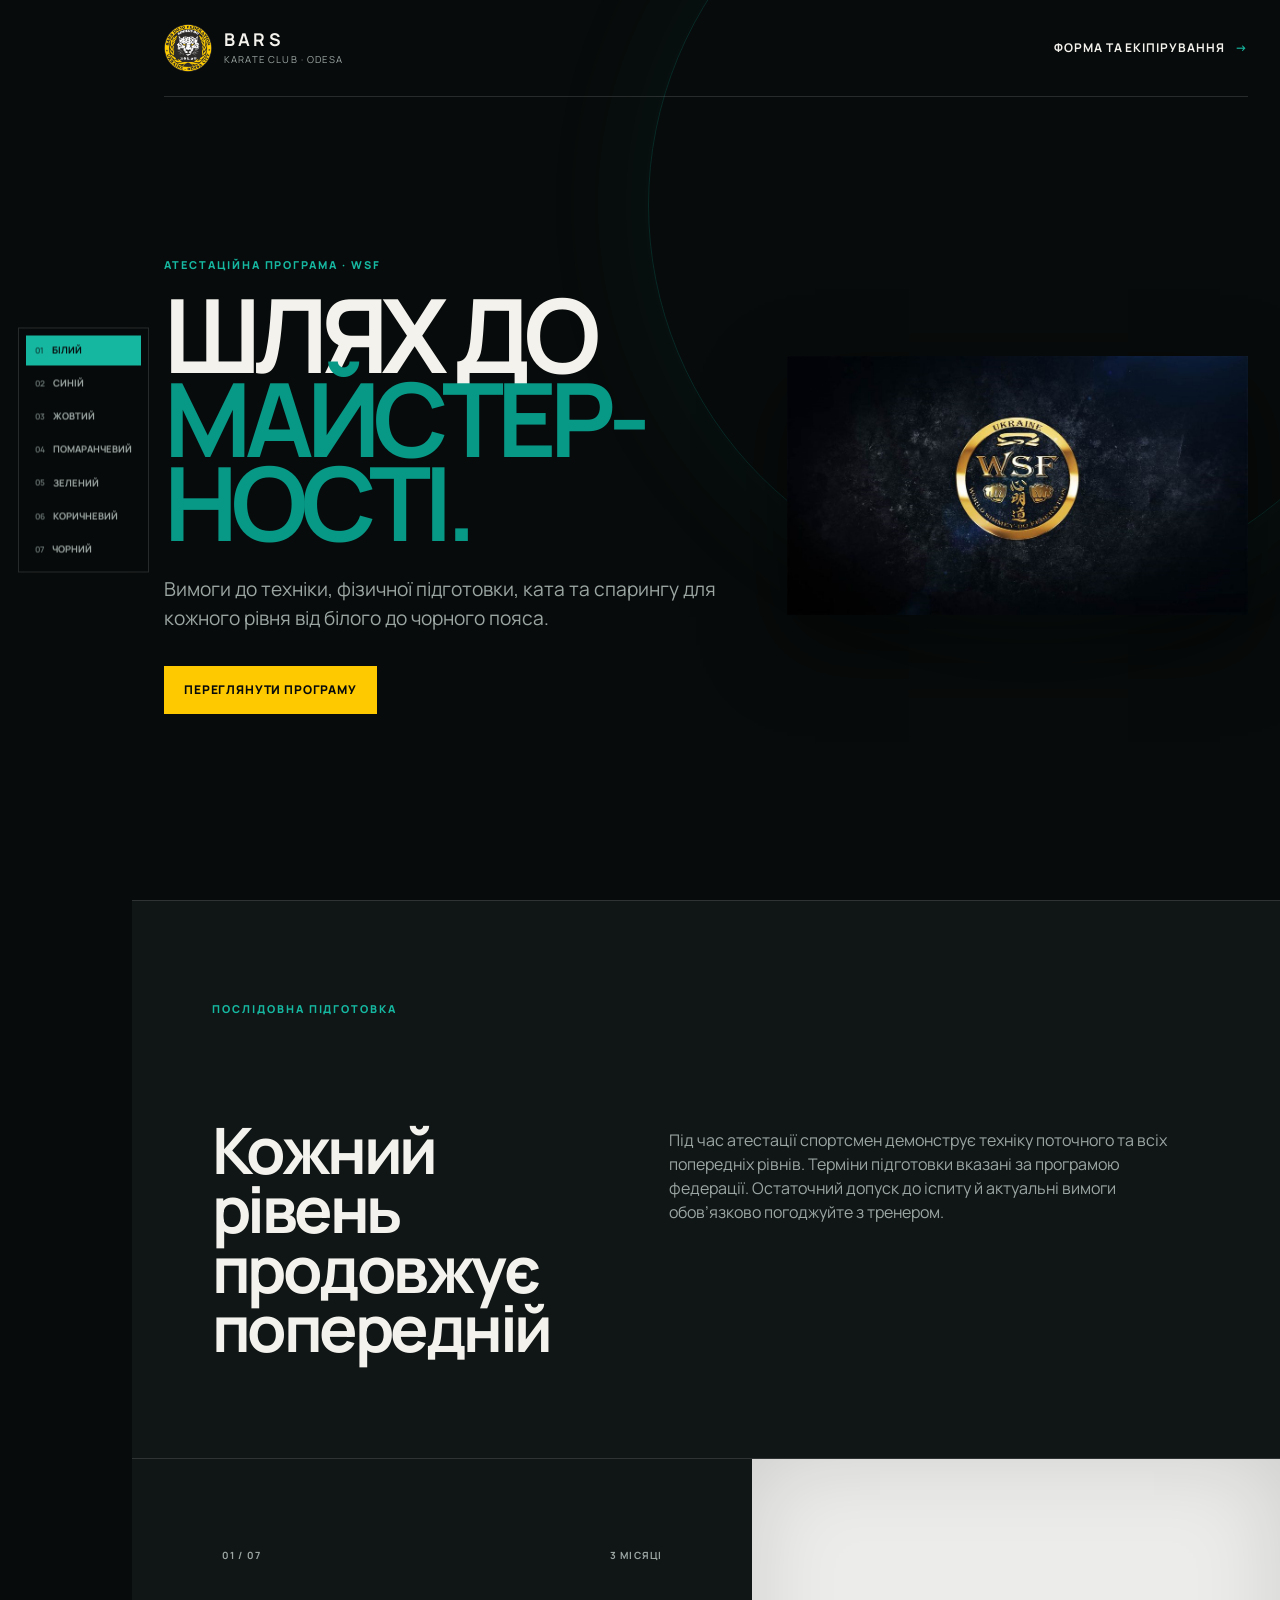
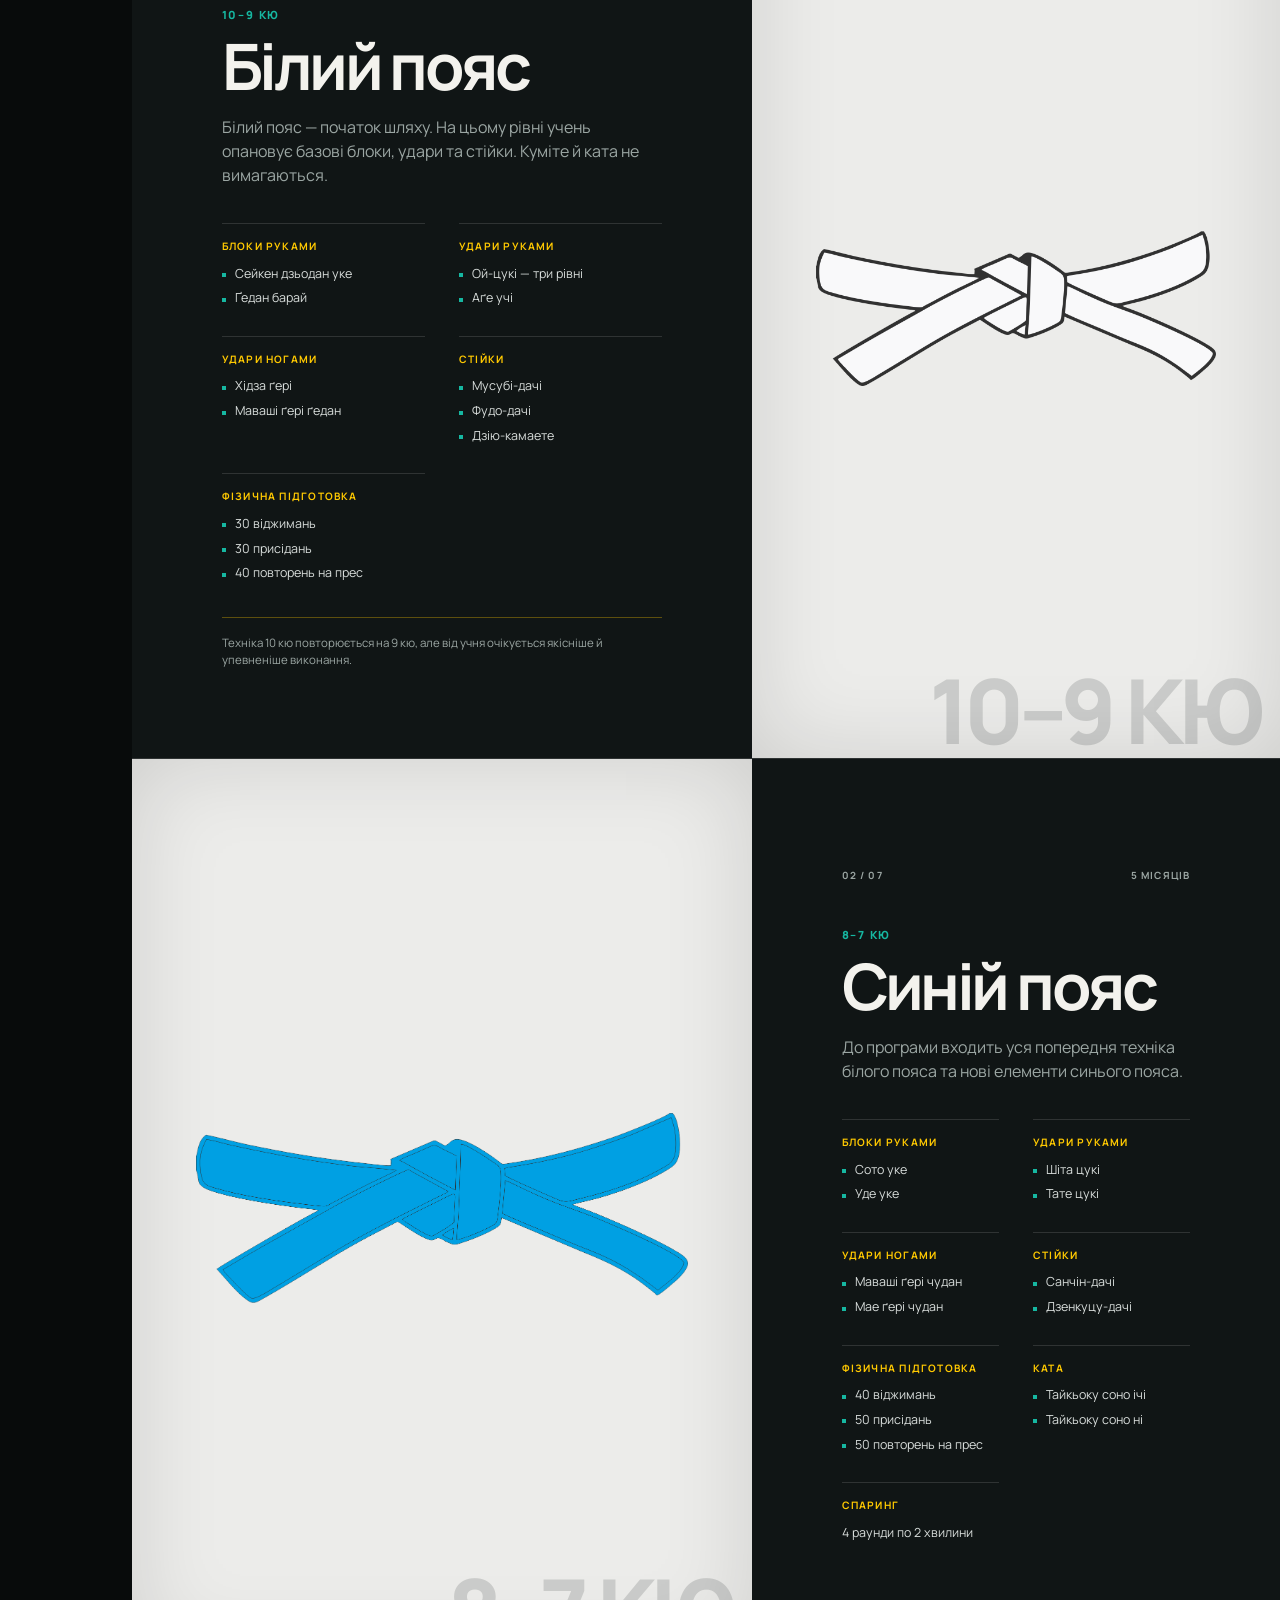
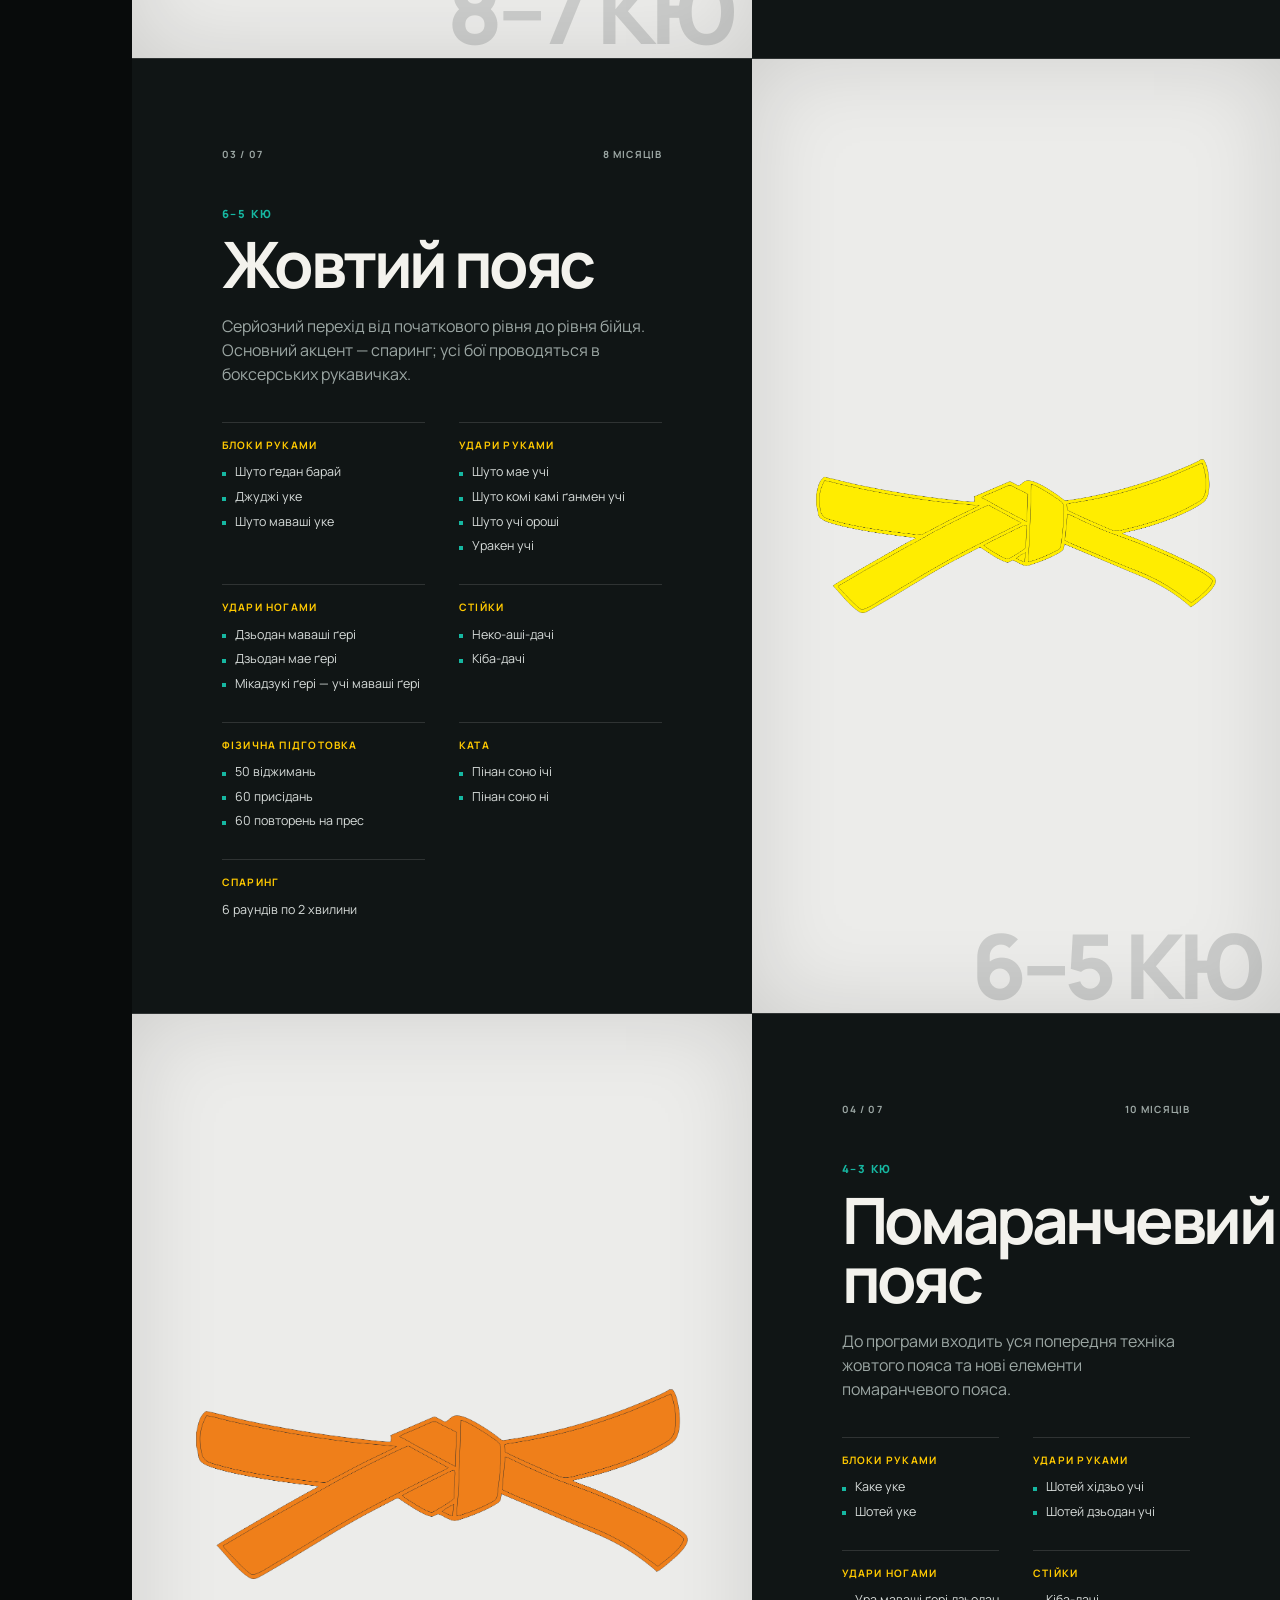
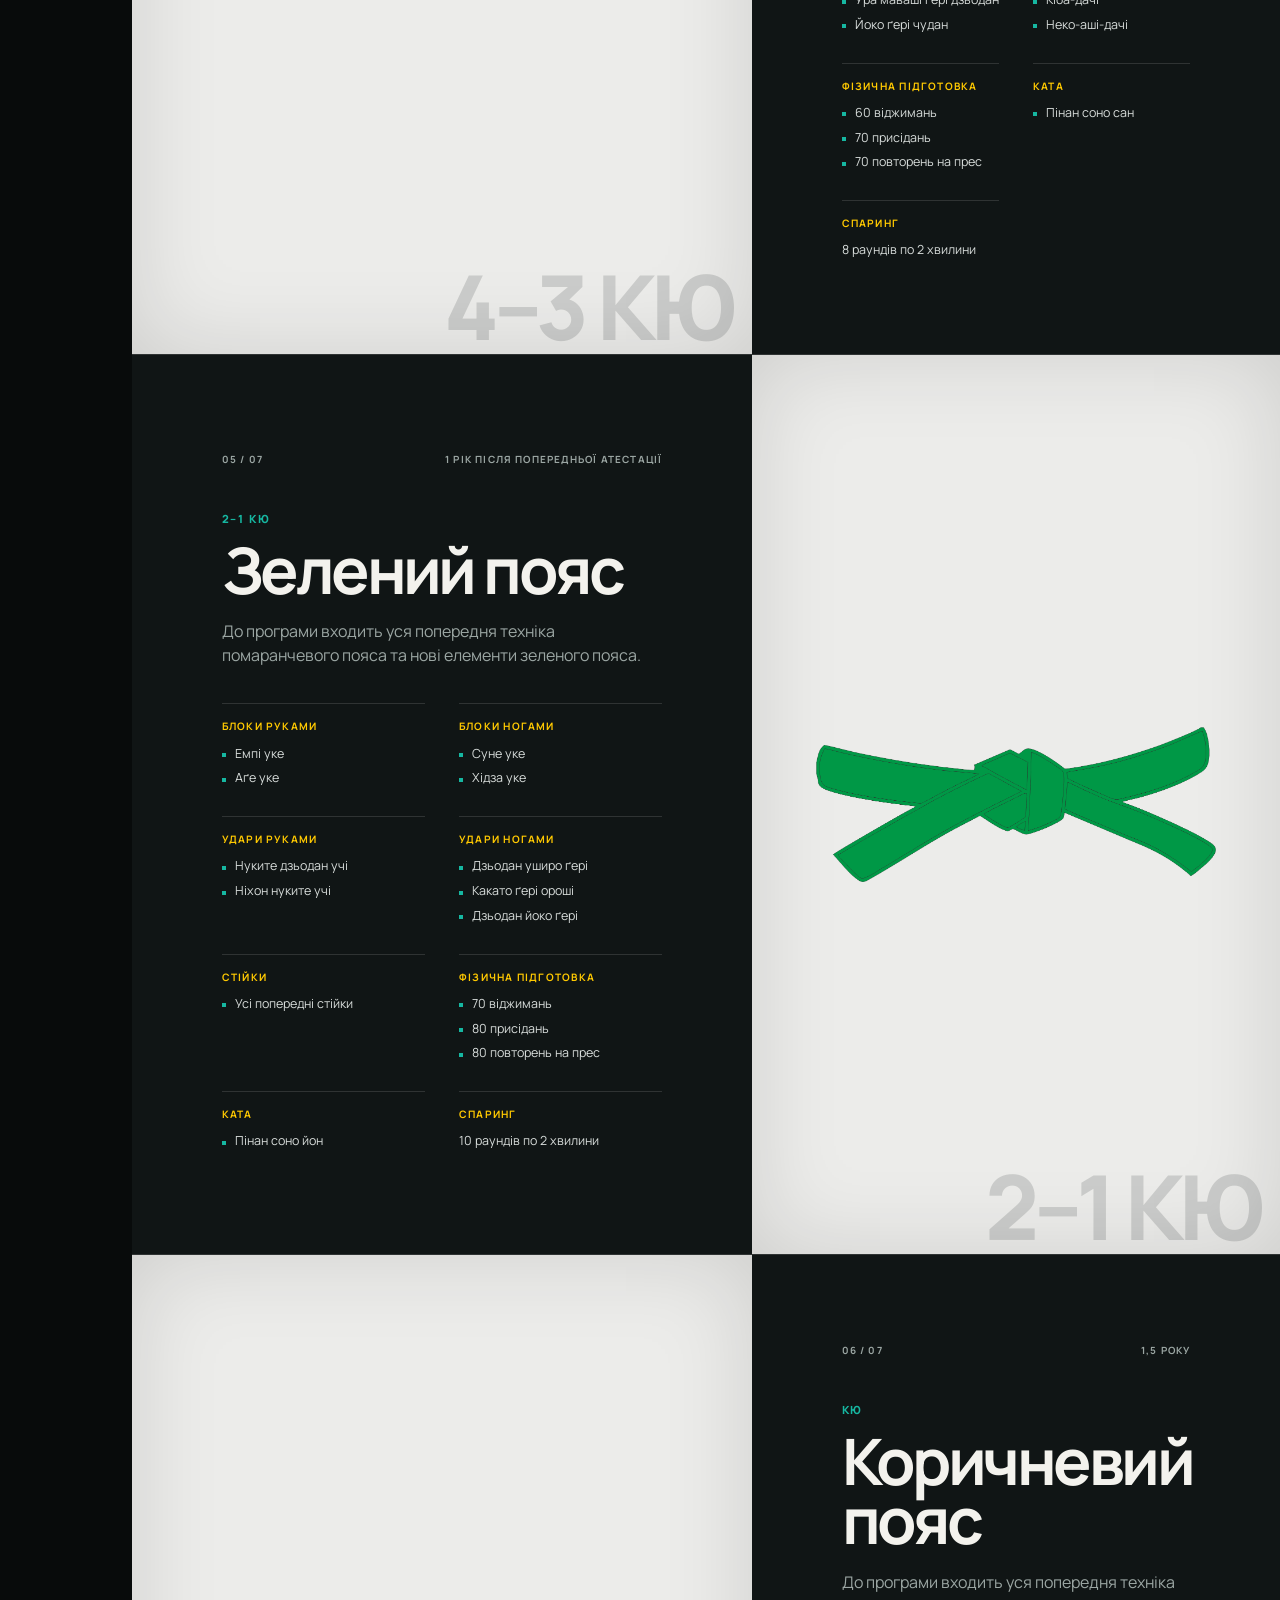
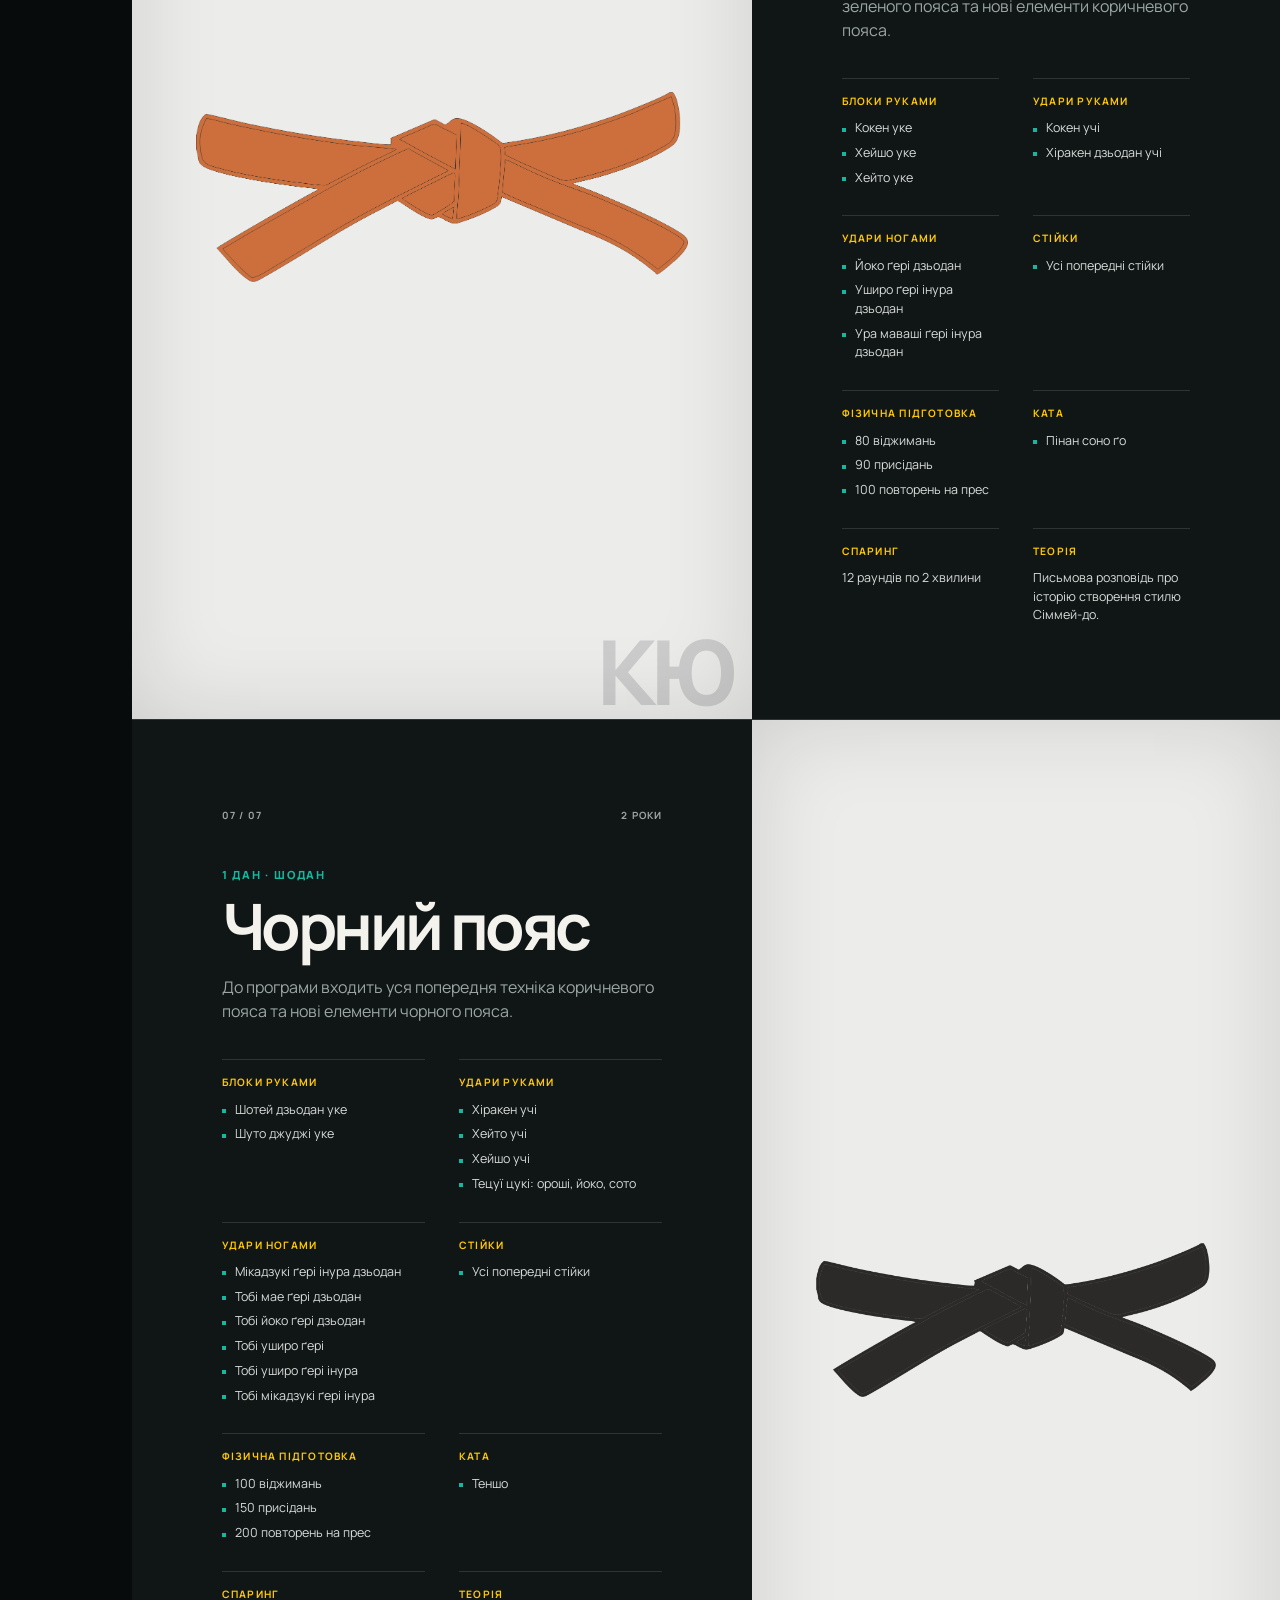
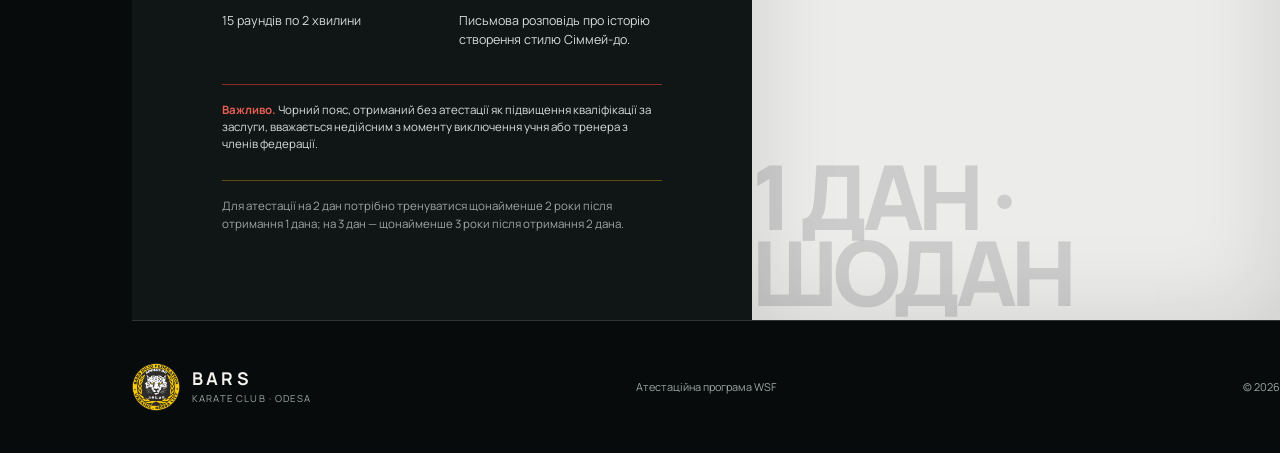
==== attestation.html @ c0940736 "Додати сторінку атестаційної програми" ====
<!doctype html>
<html lang="uk">
<head>
  <meta charset="UTF-8">
  <meta name="viewport" content="width=device-width, initial-scale=1.0">
  <meta name="description" content="Атестаційна програма карате-клубу BARS за рівнями кю та дан">
  <title>Атестація — BARS Karate Club</title>
  <link rel="preconnect" href="https://fonts.googleapis.com">
  <link rel="preconnect" href="https://fonts.gstatic.com" crossorigin>
  <link href="https://fonts.googleapis.com/css2?family=Manrope:wght@400;500;600;700;800&display=swap" rel="stylesheet">
  <link rel="stylesheet" href="styles.css">
  <link rel="stylesheet" href="attestation.css">
</head>
<body class="attestation-page">
  <header class="site-header">
    <a class="brand" href="index.html" aria-label="BARS — перейти до каталогу"><img src="assets/bars-emblem.jpg" alt="Емблема BARS Dojo Federation Ukraine Odesa Club"><span><strong>BARS</strong><small>Karate Club · Odesa</small></span></a>
    <nav class="header-nav" aria-label="Головна навігація"><a class="header-link" href="index.html">Форма та екіпірування <span aria-hidden="true">→</span></a></nav>
  </header>

  <nav class="attestation-navigation" aria-label="Навігація за поясами"><div class="attestation-navigation-track" id="attestation-nav"></div></nav>

  <main>
    <section class="attestation-hero">
      <div class="attestation-hero-copy"><p class="eyebrow">Атестаційна програма · WSF</p><h1>Шлях до<br><em>майстер&shy;ності.</em></h1><p>Вимоги до техніки, фізичної підготовки, ката та спарингу для кожного рівня від білого до чорного пояса.</p><a class="primary-button" href="#white">Переглянути програму</a></div>
      <figure class="wsf-visual"><img src="assets/attestation/wsf-emblem.png" alt="Емблема World Simmey-do Federation Ukraine"></figure>
    </section>

    <section class="attestation-intro" aria-label="Як користуватися програмою">
      <p class="eyebrow">Послідовна підготовка</p>
      <h2>Кожний рівень продовжує попередній</h2>
      <p>Під час атестації спортсмен демонструє техніку поточного та всіх попередніх рівнів. Терміни підготовки вказані за програмою федерації. Остаточний допуск до іспиту й актуальні вимоги обов’язково погоджуйте з тренером.</p>
    </section>

    <section class="attestation-levels" id="attestation-levels" aria-label="Вимоги за рівнями атестації"></section>
  </main>

  <footer><div class="brand footer-brand"><img src="assets/bars-emblem.jpg" alt=""><span><strong>BARS</strong><small>Karate Club · Odesa</small></span></div><p>Атестаційна програма WSF</p><p>© <span id="year"></span></p></footer>
  <script src="attestation-data.js"></script>
  <script src="attestation.js"></script>
</body>
</html>
---- styles.css ----
:root { --black:#080b0b; --charcoal:#101515; --teal:#079886; --teal-bright:#16b7a1; --yellow:#ffc900; --white:#f3f2ed; --muted:#9ba6a3; --line:rgba(255,255,255,.13); }
* { box-sizing:border-box; }
html { scroll-behavior:smooth; }
body { margin:0; color:var(--white); background:var(--black); font-family:"Manrope",system-ui,sans-serif; line-height:1.5; }
img { display:block; max-width:100%; }
a { color:inherit; }
.site-header { position:absolute; z-index:10; top:0; left:50%; display:flex; width:min(100% - 64px,1320px); padding:24px 0; align-items:center; justify-content:space-between; transform:translateX(-50%); border-bottom:1px solid var(--line); }
.brand { display:flex; gap:12px; align-items:center; color:var(--white); text-decoration:none; }
.brand img { width:48px; height:48px; object-fit:cover; border-radius:50%; }
.brand strong,.brand small { display:block; line-height:1; }
.brand strong { font-size:1.1rem; letter-spacing:.18em; }
.brand small { margin-top:6px; color:var(--muted); font-size:.6rem; letter-spacing:.12em; text-transform:uppercase; }
.header-link { display:inline-flex; min-height:44px; align-items:center; color:var(--white); font-size:.75rem; font-weight:700; letter-spacing:.08em; text-decoration:none; text-transform:uppercase; }
.header-link span { margin-left:10px; color:var(--teal-bright); }
.header-nav { display:flex; gap:24px; align-items:center; }
.header-link:hover,.header-link:focus-visible { color:var(--teal-bright); }
.hero { position:relative; display:grid; grid-template-columns:1fr .9fr; min-height:100svh; padding:145px max(32px,calc((100vw - 1320px)/2)) 70px; align-items:center; overflow:hidden; }
.hero::before { content:""; position:absolute; top:-25%; right:-12%; width:58vw; height:58vw; border:1px solid rgba(7,152,134,.2); border-radius:50%; box-shadow:0 0 120px rgba(7,152,134,.08); }
.hero-copy { position:relative; z-index:2; }
.eyebrow,.product-label { margin:0 0 20px; color:var(--teal-bright); font-size:.68rem; font-weight:800; letter-spacing:.18em; text-transform:uppercase; }
h1,h2,p { margin-top:0; }
h1 { margin-bottom:30px; font-size:clamp(4.1rem,8vw,8rem); line-height:.82; letter-spacing:-.07em; text-transform:uppercase; }
h1 em { color:var(--teal); font-style:normal; }
.hero-copy>p:not(.eyebrow) { max-width:510px; margin-bottom:34px; color:var(--muted); font-size:clamp(1rem,1.7vw,1.2rem); }
.primary-button { display:inline-block; padding:15px 20px; color:var(--black); background:var(--yellow); font-size:.75rem; font-weight:800; letter-spacing:.07em; text-decoration:none; text-transform:uppercase; }
.hero-emblem { position:relative; z-index:1; display:grid; place-items:center; }
.hero-emblem img { position:relative; width:min(520px,42vw); aspect-ratio:1; object-fit:cover; border-radius:50%; filter:drop-shadow(0 32px 45px rgba(0,0,0,.55)); }
.emblem-glow { position:absolute; width:75%; aspect-ratio:1; background:var(--teal); border-radius:50%; filter:blur(90px); opacity:.22; }
.hero-side { position:absolute; right:22px; bottom:60px; margin:0; color:var(--muted); font-size:.56rem; letter-spacing:.28em; writing-mode:vertical-rl; }
.collection { background:var(--charcoal); }
.product-section { display:grid; grid-template-columns:1fr 1fr; min-height:100svh; border-top:1px solid var(--line); }
.product-info { display:flex; max-width:660px; min-height:100%; padding:100px 8vw; flex-direction:column; justify-content:center; }
.image-left .product-info { order:2; }
.product-number { margin-bottom:56px; color:var(--muted); font-size:.66rem; letter-spacing:.15em; }
.product-label { margin-bottom:14px; }
h2 { max-width:580px; margin-bottom:24px; font-size:clamp(3rem,5.4vw,6rem); line-height:.93; letter-spacing:-.055em; }
.product-description { max-width:520px; margin-bottom:30px; color:var(--muted); font-size:.9rem; }
.variant-control { display:inline-flex; width:fit-content; margin-bottom:24px; padding:4px; background:#0b100f; border:1px solid var(--line); }
.variant-button { min-width:112px; padding:10px 15px; color:var(--muted); background:transparent; border:0; cursor:pointer; font:inherit; font-size:.7rem; font-weight:700; }
.variant-button.active { color:var(--black); background:var(--teal-bright); }
.sizes-panel { margin-bottom:32px; }
.size-group+.size-group { margin-top:16px; }
.size-group p { margin-bottom:8px; color:var(--white); font-size:.68rem; font-weight:700; }
.size-list { display:flex; flex-wrap:wrap; gap:7px; }
.size-list span { display:grid; min-width:38px; height:34px; padding:0 7px; place-items:center; border:1px solid var(--line); color:#dbe1df; font-size:.66rem; }
.sizes-panel small { display:block; margin-top:10px; color:#64716e; font-size:.6rem; }
.price-row { display:flex; max-width:520px; padding-top:22px; align-items:end; justify-content:space-between; border-top:1px solid var(--line); }
.price-row span { color:var(--muted); font-size:.64rem; letter-spacing:.14em; text-transform:uppercase; }
.price-row strong { color:var(--yellow); font-size:clamp(1.5rem,2.4vw,2.1rem); }
.price-options { display:flex; gap:24px; align-items:end; justify-content:flex-end; }
.price-row .price-option { display:flex; flex-direction:column; align-items:flex-end; letter-spacing:normal; text-transform:none; }
.price-option small { margin-bottom:2px; color:var(--muted); font-size:.58rem; letter-spacing:.04em; white-space:nowrap; }
.price-option strong { white-space:nowrap; }
.product-visual { position:relative; min-height:100%; margin:0; overflow:hidden; background:#e8e9e6; }
.image-left .product-visual { order:1; }
.product-visual::after { content:""; position:absolute; inset:0; box-shadow:inset 0 0 80px rgba(0,0,0,.16); pointer-events:none; }
.product-visual img { width:100%; height:100%; min-height:100svh; object-fit:contain; }
#shorts .product-visual img,#bag .product-visual img { object-fit:contain; }
.product-visual>span { position:absolute; right:24px; bottom:6px; color:rgba(8,11,11,.09); font-size:clamp(8rem,18vw,18rem); font-weight:800; line-height:1; }
footer { display:grid; grid-template-columns:1fr auto 1fr; max-width:1320px; margin:0 auto; padding:42px 0; align-items:center; color:var(--muted); font-size:.68rem; }
footer p { margin:0; }
footer p:last-child { text-align:right; }
@media (max-width:850px) {
  .site-header { width:calc(100% - 40px); }
  .hero { grid-template-columns:1fr; padding:130px 20px 70px; }
  .hero-copy { padding-bottom:0; }
  .hero-emblem { display:none; }
  .hero-side { display:none; }
  .product-section { grid-template-columns:1fr; min-height:auto; }
  .product-info,.image-left .product-info { order:1; max-width:none; min-height:auto; padding:78px 24px 62px; }
  .product-visual,.image-left .product-visual { order:2; min-height:44svh; }
  .product-visual img { min-height:44svh; }
  #tracksuit .product-visual,#tracksuit .product-visual img { min-height:62svh; }
  .product-number { margin-bottom:38px; }
  footer { grid-template-columns:1fr 1fr; margin:0 20px; }
  footer>p:nth-child(2) { display:none; }
}
@media (max-width:520px) {
  .brand img { width:42px; height:42px; }
  .header-nav { gap:12px; }
  .header-link { font-size:.58rem; }
  .header-link span { display:none; }
  h1 { font-size:clamp(3.7rem,18vw,5.4rem); }
  h2 { font-size:clamp(2.8rem,14vw,4.2rem); }
  .variant-control { width:100%; }
  .variant-button { min-width:0; flex:1; }
  .price-row { align-items:flex-start; }
  .price-options { gap:12px; }
  .price-option strong { font-size:1.25rem; }
  .product-visual,.product-visual img { min-height:38svh; }
  #tracksuit .product-visual,#tracksuit .product-visual img { min-height:52svh; }
}
@media (prefers-reduced-motion:reduce) { html { scroll-behavior:auto; } }
---- attestation.css ----
.attestation-page { overflow-x:hidden; background:var(--black); }
.attestation-page .site-header { position:absolute; }
.attestation-hero { position:relative; display:grid; grid-template-columns:1.15fr .85fr; min-height:100svh; padding:145px max(32px,calc((100vw - 1320px)/2)) 74px; align-items:center; overflow:hidden; }
.attestation-hero>* { min-width:0; }
.attestation-hero::before { content:""; position:absolute; top:-20%; right:-12%; width:60vw; aspect-ratio:1; border:1px solid rgba(7,152,134,.22); border-radius:50%; box-shadow:0 0 120px rgba(7,152,134,.08); }
.attestation-hero-copy { position:relative; z-index:2; }
.attestation-hero h1 { max-width:900px; }
.attestation-hero h1 em { color:var(--teal); font-style:normal; }
.attestation-hero-copy>p:not(.eyebrow) { max-width:620px; margin-bottom:34px; color:var(--muted); font-size:clamp(1rem,1.8vw,1.2rem); }
.wsf-visual { position:relative; z-index:1; margin:0; }
.wsf-visual img { width:min(600px,48vw); aspect-ratio:16/9; object-fit:cover; box-shadow:0 30px 80px rgba(0,0,0,.45); }
.attestation-intro { display:grid; grid-template-columns:.8fr 1.2fr; gap:8vw; padding:100px max(32px,calc((100vw - 1120px)/2)); background:var(--charcoal); border-block:1px solid var(--line); }
.attestation-intro .eyebrow { grid-column:1/-1; margin-bottom:0; }
.attestation-intro h2 { margin:0; font-size:clamp(2.7rem,5vw,5.2rem); }
.attestation-intro>p:last-child { max-width:640px; margin:8px 0 0; color:var(--muted); }
.grade-section { display:grid; grid-template-columns:1.08fr .92fr; min-height:100svh; border-bottom:1px solid var(--line); background:var(--charcoal); scroll-margin-top:24px; }
.grade-copy { display:flex; min-width:0; padding:88px 7vw; flex-direction:column; justify-content:center; }
.grade-meta { display:flex; margin-bottom:44px; justify-content:space-between; color:var(--muted); font-size:.62rem; font-weight:700; letter-spacing:.12em; text-transform:uppercase; }
.grade-label { margin:0 0 12px; color:var(--teal-bright); font-size:.7rem; font-weight:800; letter-spacing:.16em; text-transform:uppercase; }
.grade-copy h2 { margin-bottom:20px; font-size:clamp(3rem,5vw,5.8rem); }
.grade-intro { max-width:700px; margin-bottom:36px; color:var(--muted); }
.technique-grid { display:grid; grid-template-columns:repeat(2,minmax(0,1fr)); gap:22px 34px; }
.technique-group { padding-top:15px; border-top:1px solid var(--line); }
.technique-group h3 { margin:0 0 10px; color:var(--yellow); font-size:.64rem; letter-spacing:.12em; text-transform:uppercase; }
.technique-group ul { margin:0; padding:0; list-style:none; }
.technique-group li,.technique-group p { position:relative; margin:0 0 6px; color:#d8dddb; font-size:.78rem; }
.technique-group li { padding-left:13px; }
.technique-group li::before { content:""; position:absolute; top:.68em; left:0; width:4px; height:4px; background:var(--teal-bright); }
.grade-note { margin:28px 0 0; padding:16px 0 0; color:var(--muted); border-top:1px solid rgba(255,201,0,.32); font-size:.72rem; }
.grade-warning { margin:28px 0 0; padding:16px 0 0; color:#d8dddb; border-top:1px solid rgba(193,53,43,.7); font-size:.72rem; }
.grade-warning strong { color:#e65d52; }
.belt-visual { position:relative; display:grid; min-width:0; min-height:100%; margin:0; padding:8vw 5vw; place-items:center; overflow:hidden; background:#ececea; }
.belt-left .belt-visual { order:-1; }
.belt-visual::after { content:""; position:absolute; inset:0; box-shadow:inset 0 0 90px rgba(0,0,0,.13); pointer-events:none; }
.belt-visual img { position:relative; z-index:1; width:100%; object-fit:contain; }
.belt-visual figcaption { position:absolute; right:20px; bottom:10px; color:rgba(8,11,11,.14); font-size:clamp(3.4rem,7vw,8rem); font-weight:800; letter-spacing:-.06em; line-height:.85; text-transform:uppercase; }
.attestation-navigation { position:fixed; z-index:30; top:50%; left:18px; padding:7px; overflow:hidden; background:rgba(8,11,11,.86); border:1px solid var(--line); backdrop-filter:blur(14px); transform:translateY(-50%); }
.attestation-navigation-track { display:flex; flex-direction:column; gap:3px; }
.attestation-navigation a { display:flex; min-width:104px; padding:8px 9px; gap:8px; align-items:center; color:var(--muted); font-size:.59rem; font-weight:700; text-decoration:none; text-transform:uppercase; }
.attestation-navigation a span { color:#65716f; font-size:.52rem; }
.attestation-navigation a[aria-current] { color:var(--black); background:var(--teal-bright); }
.attestation-navigation a[aria-current] span { color:rgba(8,11,11,.6); }
.attestation-navigation a:focus-visible { outline:2px solid var(--yellow); outline-offset:2px; }

@media (max-width:1750px) and (min-width:851px) {
  .attestation-page main,.attestation-page footer { margin-left:132px; }
  .attestation-page .site-header { left:calc(50% + 66px); width:min(calc(100% - 196px),1320px); }
}
@media (max-width:850px) {
  .attestation-page { padding-bottom:calc(74px + env(safe-area-inset-bottom)); }
  .attestation-hero { grid-template-columns:1fr; min-height:auto; padding:150px 20px 70px; }
  .wsf-visual { margin-top:54px; }
  .wsf-visual img { width:100%; }
  .attestation-intro { grid-template-columns:1fr; gap:22px; padding:72px 24px; }
  .attestation-intro .eyebrow { grid-column:auto; }
  .grade-section { grid-template-columns:1fr; min-height:auto; }
  .grade-copy { padding:70px 24px 58px; }
  .belt-visual,.belt-left .belt-visual { order:-1; min-height:38svh; padding:52px 24px; }
  .belt-visual figcaption { font-size:clamp(3rem,15vw,5.5rem); }
  .attestation-navigation { top:auto; right:12px; bottom:calc(12px + env(safe-area-inset-bottom)); left:12px; width:auto; max-width:650px; margin-inline:auto; transform:none; }
  .attestation-navigation-track { width:100%; flex-direction:row; overflow-x:auto; scrollbar-width:none; }
  .attestation-navigation-track::-webkit-scrollbar { display:none; }
  .attestation-navigation a { min-width:max-content; flex:1 0 auto; justify-content:center; padding:10px 12px; }
  .attestation-page footer { padding-bottom:32px; }
}
@media (max-width:520px) {
  .attestation-page .header-link { max-width:102px; text-align:right; }
  .attestation-hero h1 { font-size:clamp(3.5rem,17vw,5rem); }
  .technique-grid { grid-template-columns:1fr; gap:20px; }
  .grade-meta { margin-bottom:32px; }
  .grade-copy h2 { font-size:clamp(2.8rem,13vw,4rem); }
}
@media (prefers-reduced-motion:reduce) { .attestation-navigation a { transition:none; } }
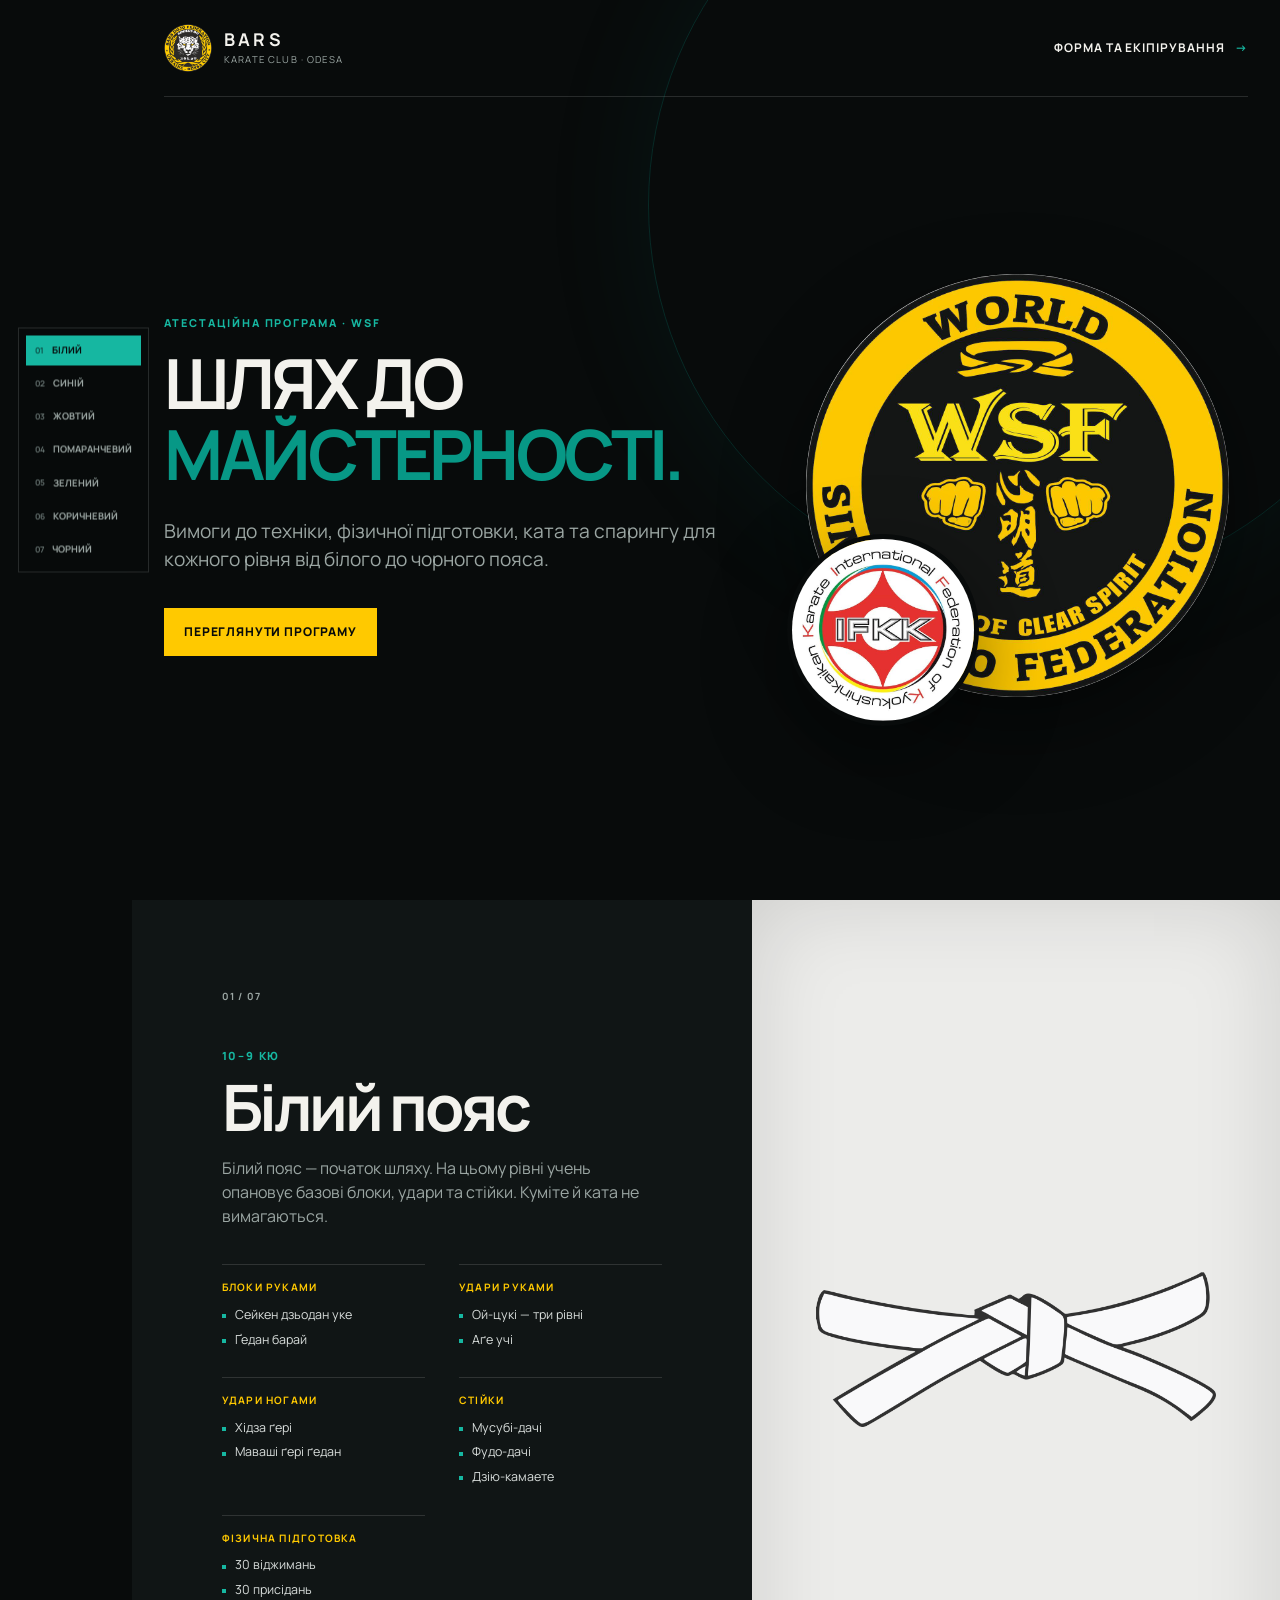
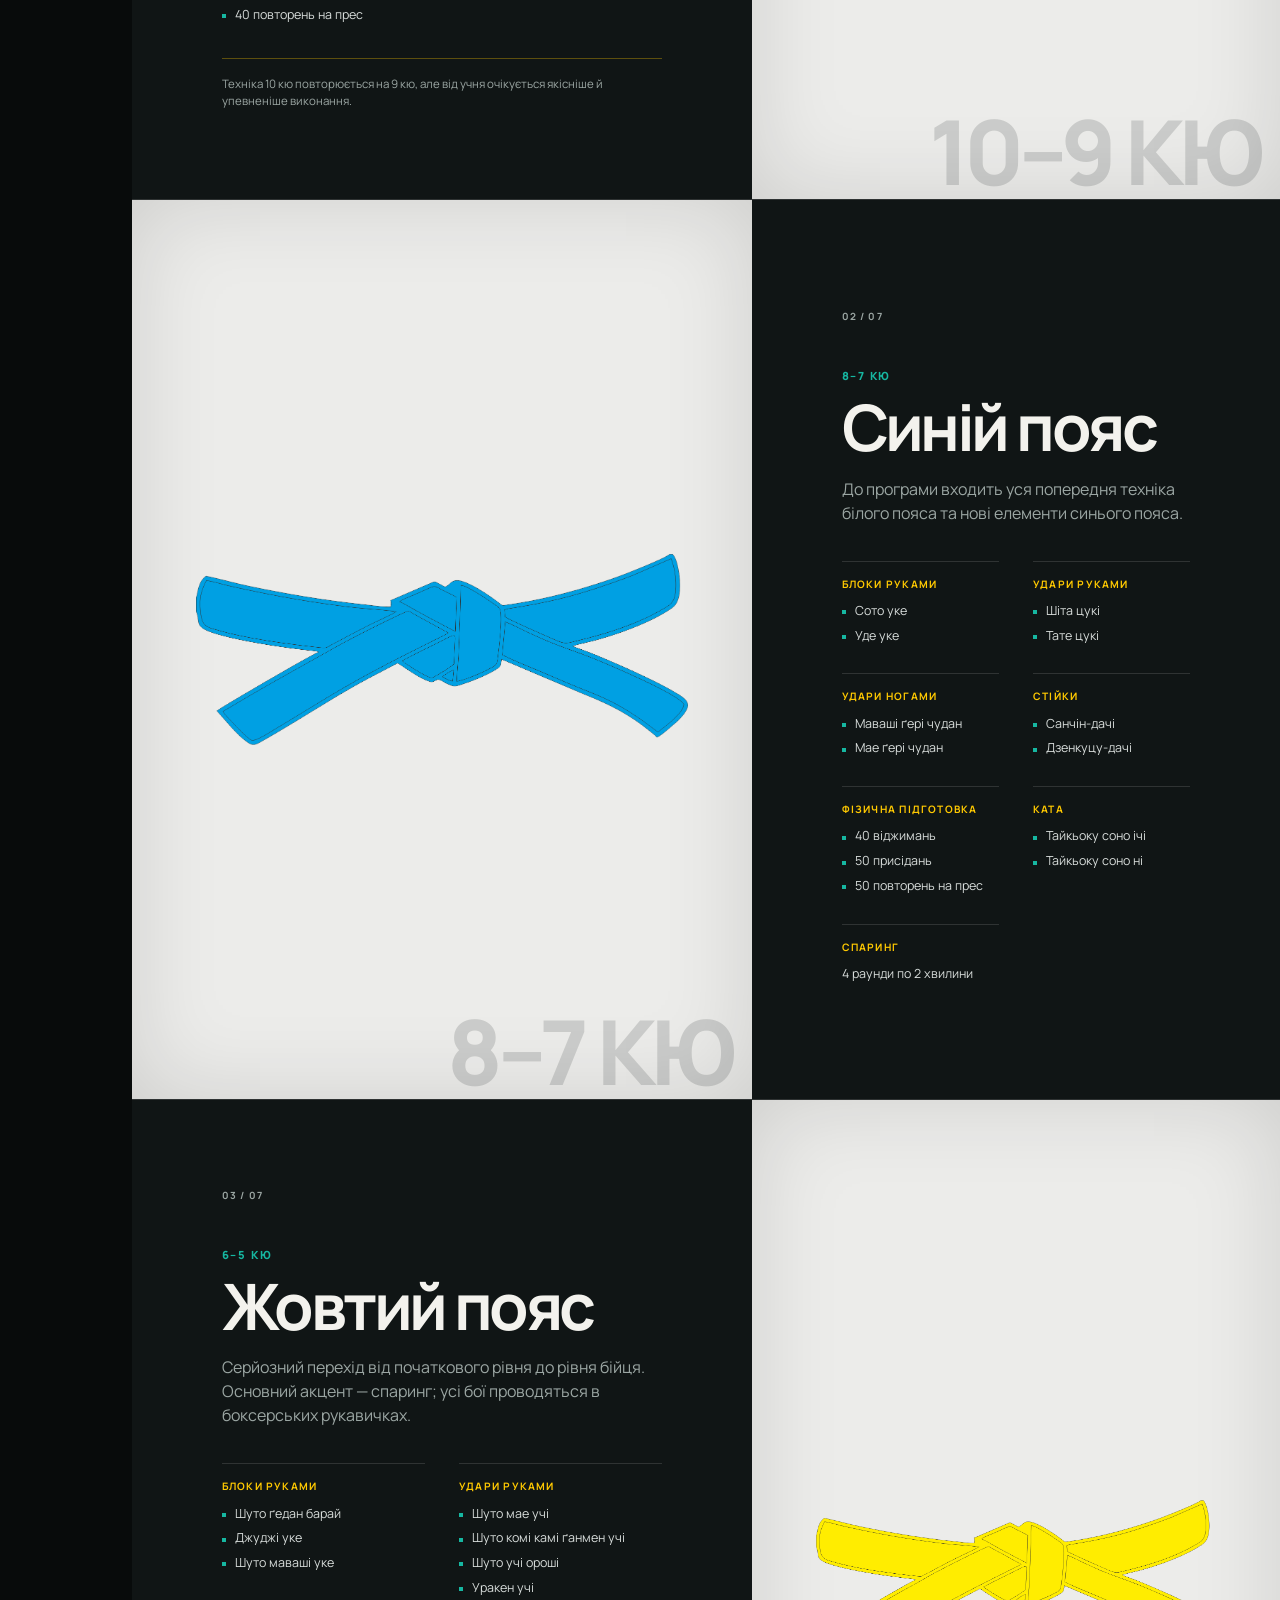
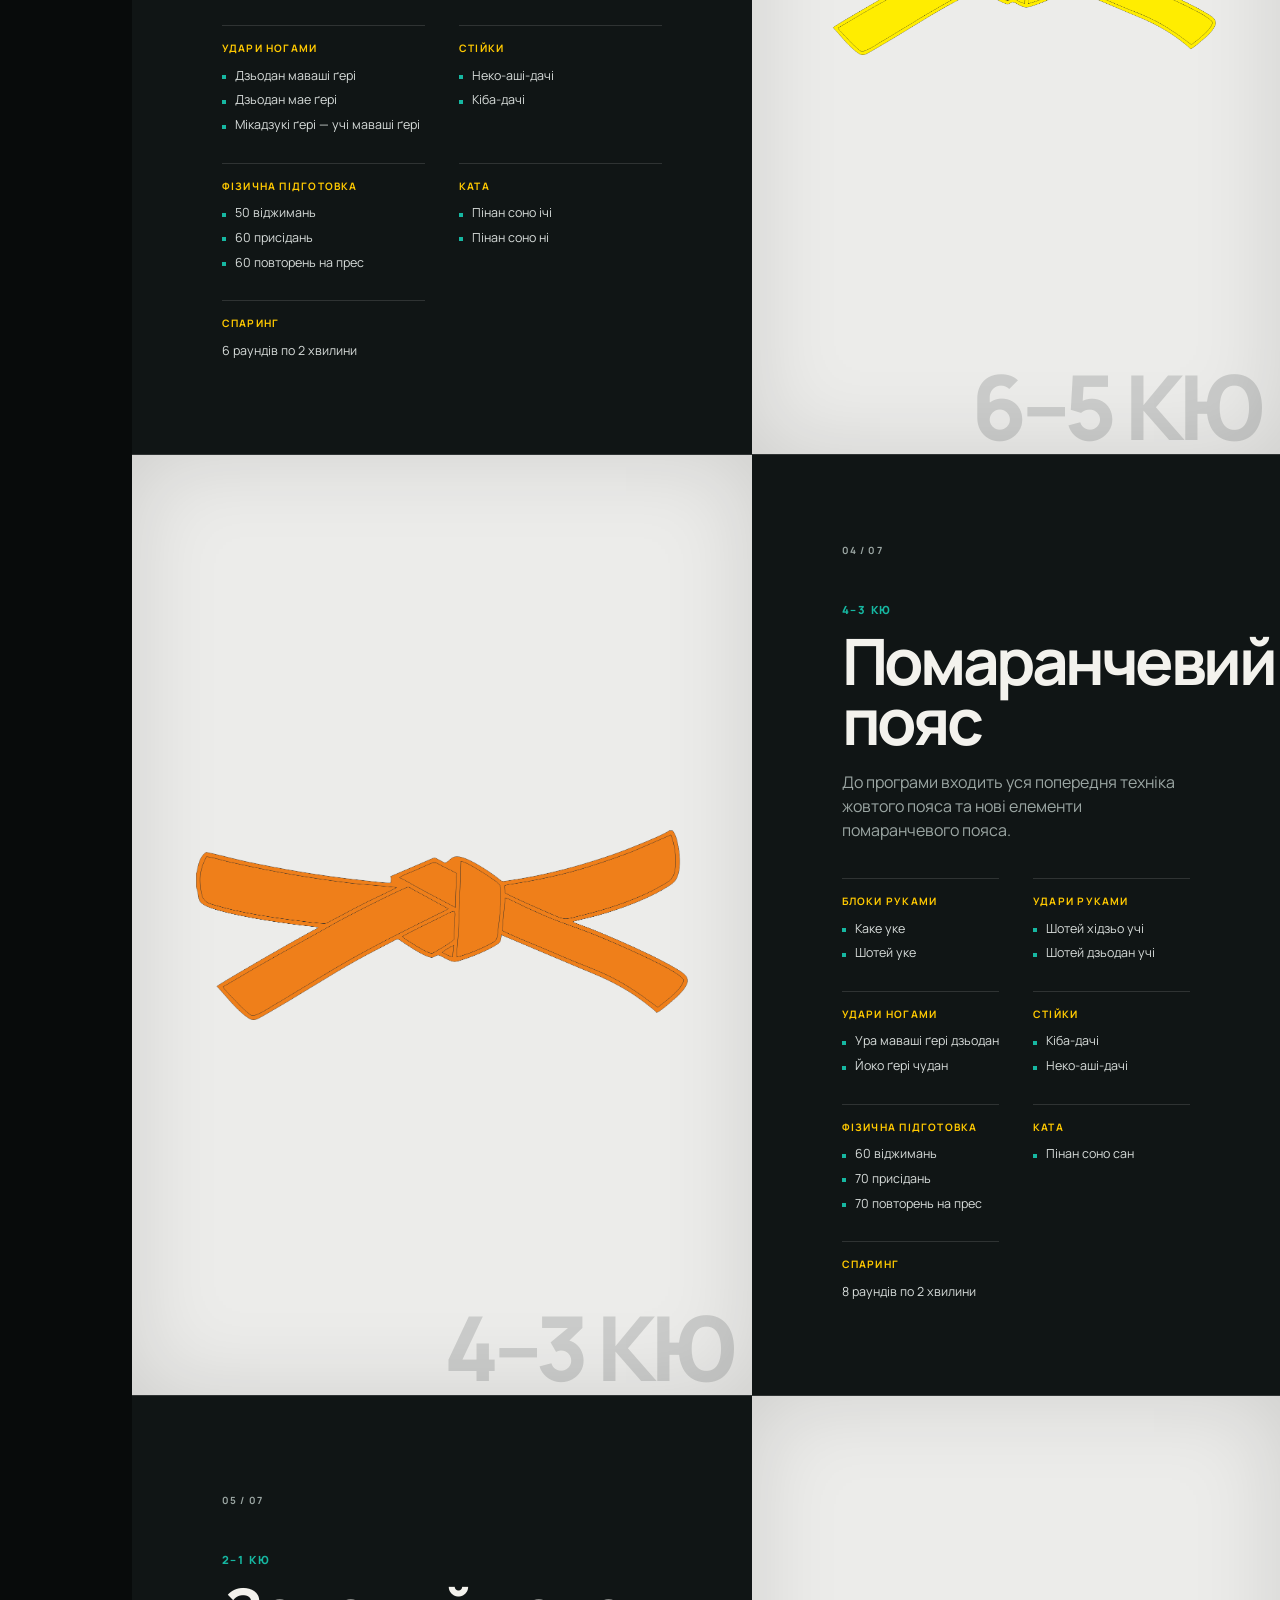
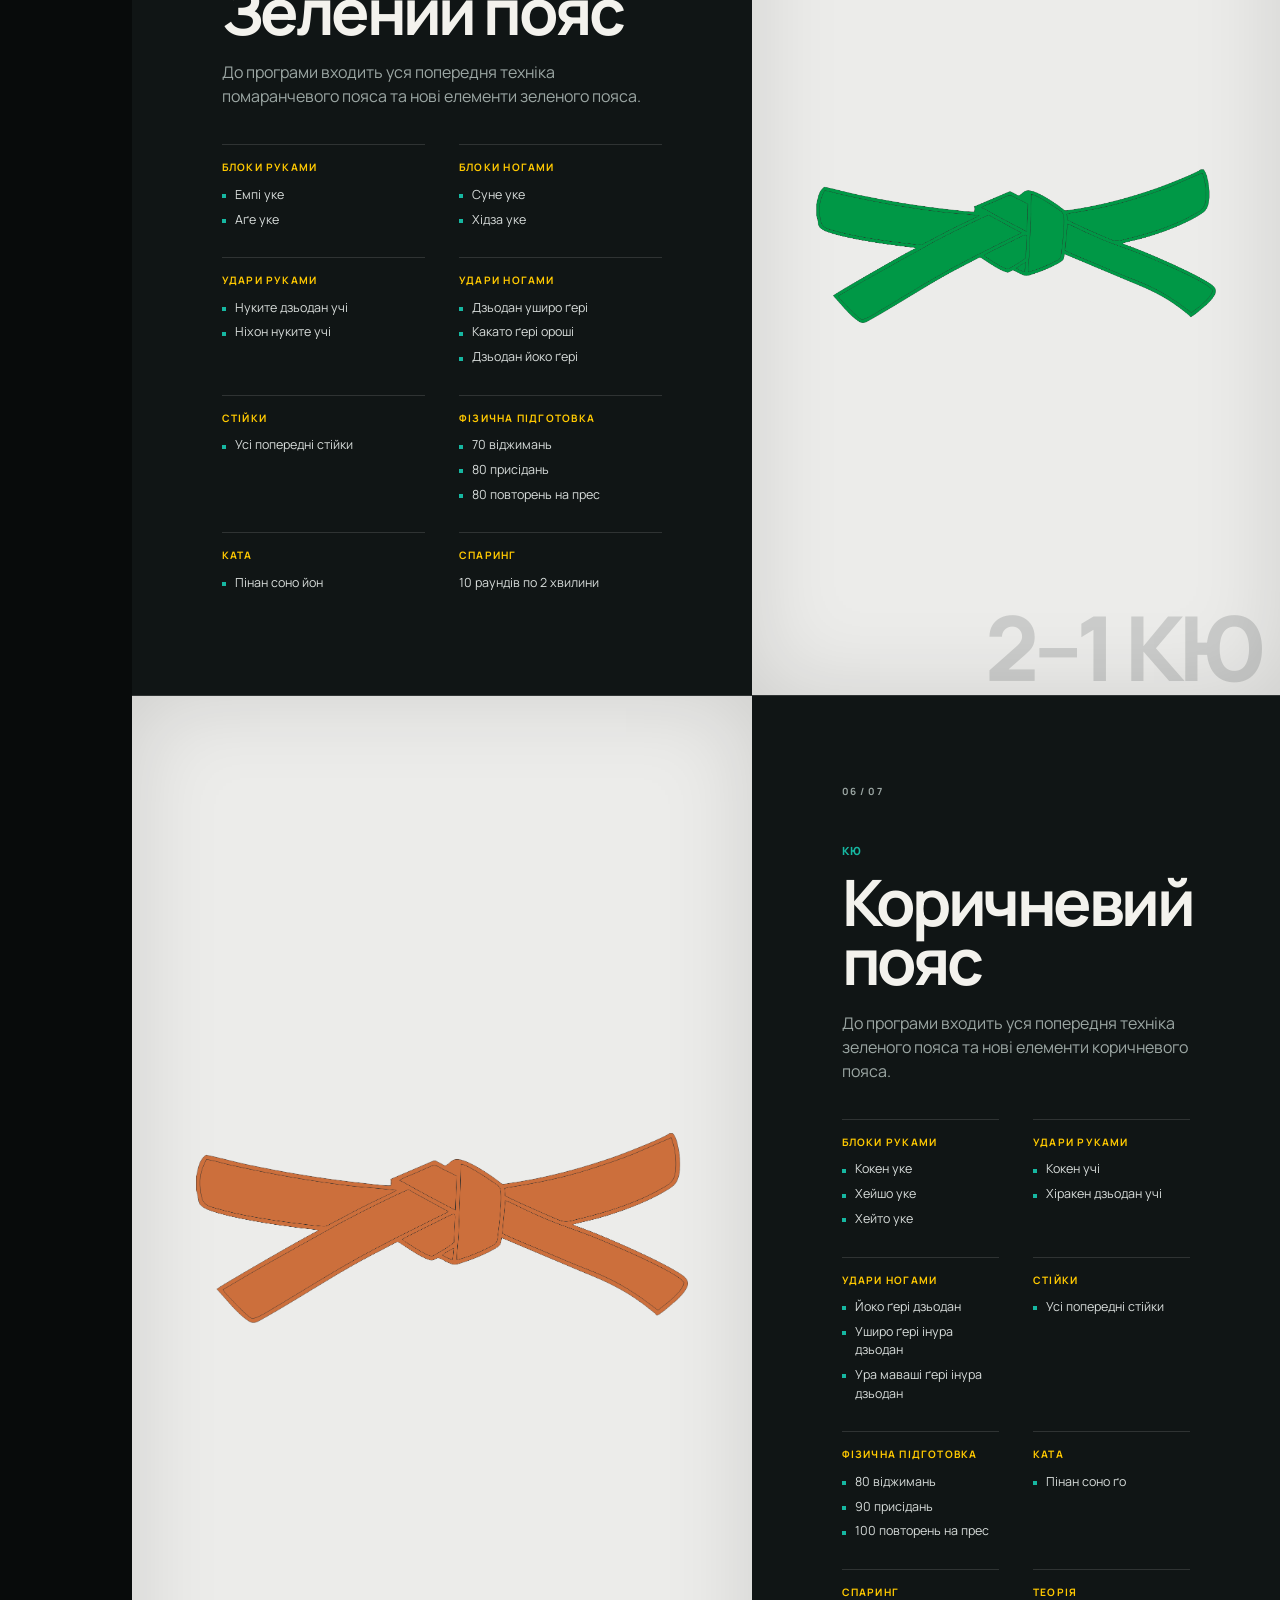
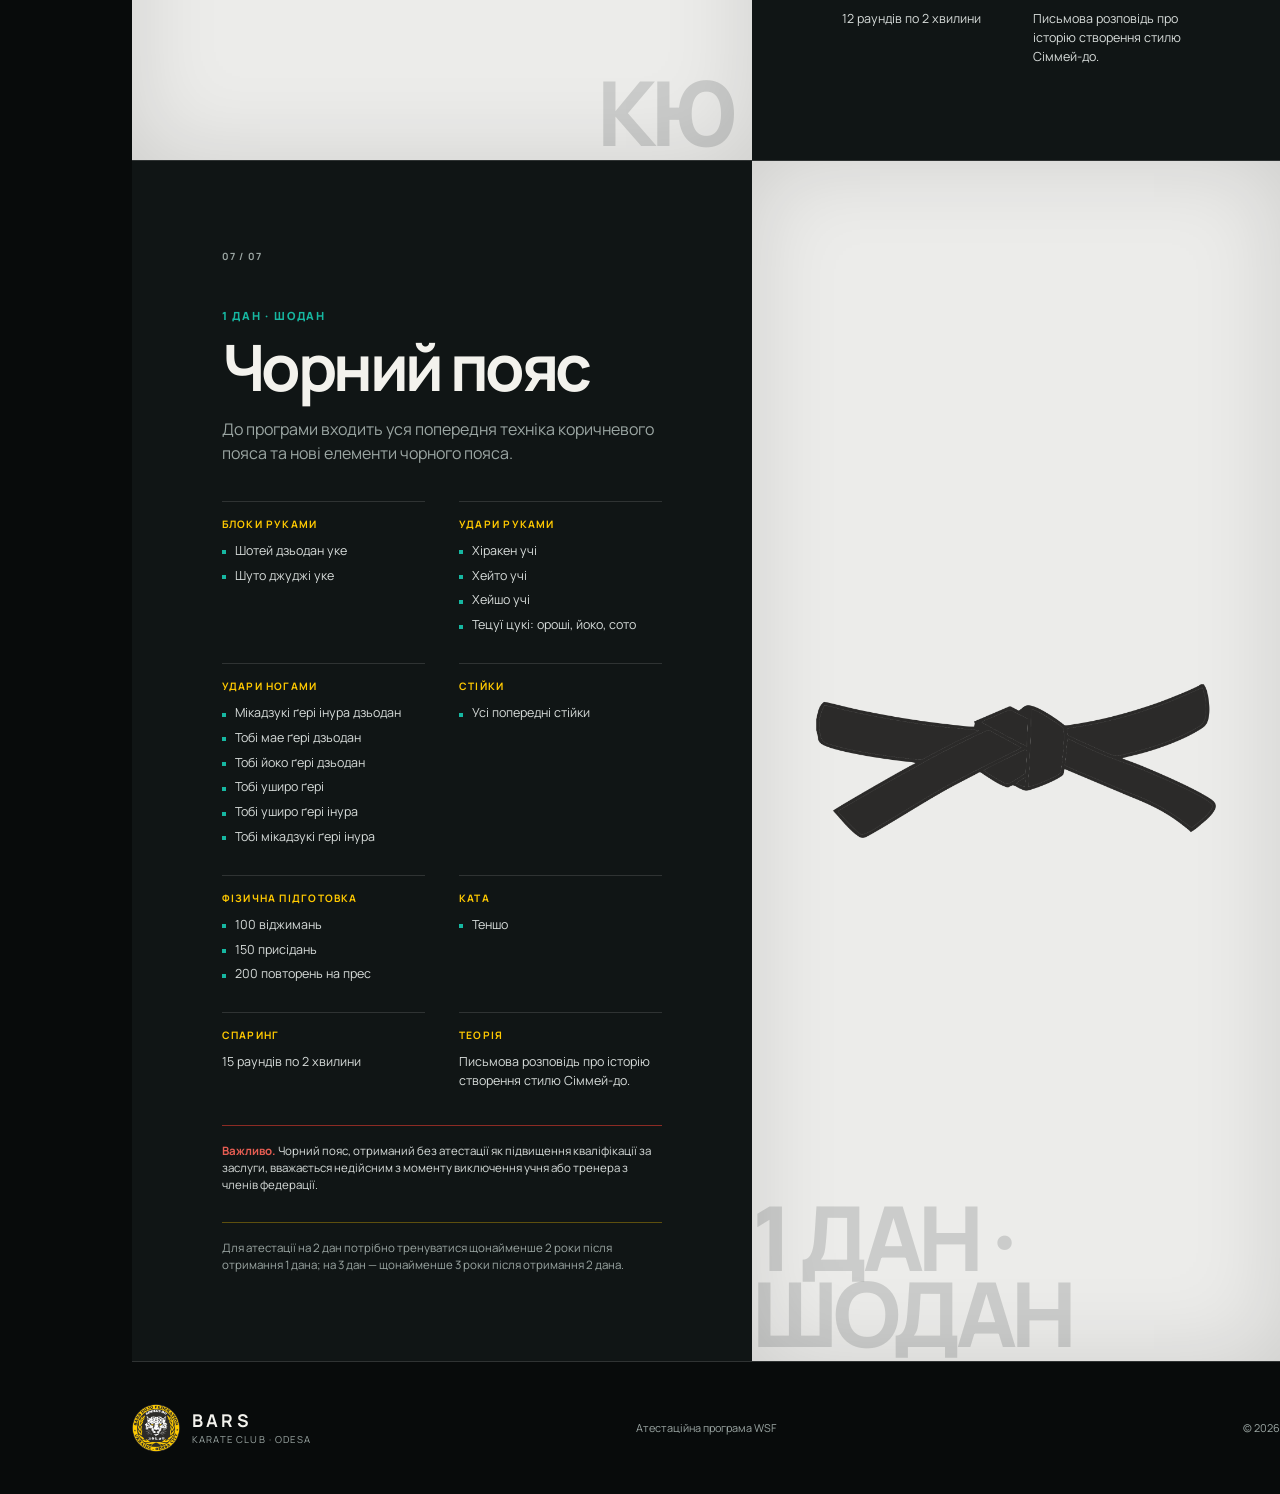
==== commit dd312e6a: "Оновити оформлення сторінки атестації" ====
--- a/attestation.html
+++ b/attestation.html
@@ -21,14 +21,11 @@
 
   <main>
     <section class="attestation-hero">
-      <div class="attestation-hero-copy"><p class="eyebrow">Атестаційна програма · WSF</p><h1>Шлях до<br><em>майстер&shy;ності.</em></h1><p>Вимоги до техніки, фізичної підготовки, ката та спарингу для кожного рівня від білого до чорного пояса.</p><a class="primary-button" href="#white">Переглянути програму</a></div>
-      <figure class="wsf-visual"><img src="assets/attestation/wsf-emblem.png" alt="Емблема World Simmey-do Federation Ukraine"></figure>
-    </section>
-
-    <section class="attestation-intro" aria-label="Як користуватися програмою">
-      <p class="eyebrow">Послідовна підготовка</p>
-      <h2>Кожний рівень продовжує попередній</h2>
-      <p>Під час атестації спортсмен демонструє техніку поточного та всіх попередніх рівнів. Терміни підготовки вказані за програмою федерації. Остаточний допуск до іспиту й актуальні вимоги обов’язково погоджуйте з тренером.</p>
+      <div class="attestation-hero-copy"><p class="eyebrow">Атестаційна програма · WSF</p><h1><span>Шлях до</span><em>майстер&shy;ності.</em></h1><p>Вимоги до техніки, фізичної підготовки, ката та спарингу для кожного рівня від білого до чорного пояса.</p><a class="primary-button" href="#white">Переглянути програму</a></div>
+      <figure class="federation-emblems" aria-label="Емблеми федерацій WSF та IFKK">
+        <img class="federation-emblem federation-emblem-main" src="assets/attestation/wsf-round-emblem.jpg" alt="Емблема World Simmey-do Federation">
+        <img class="federation-emblem federation-emblem-secondary" src="assets/attestation/ifkk-emblem.jpg" alt="Емблема International Federation of Kyokushinkai Karate">
+      </figure>
     </section>
 
     <section class="attestation-levels" id="attestation-levels" aria-label="Вимоги за рівнями атестації"></section>
--- a/attestation.css
+++ b/attestation.css
@@ -4,15 +4,14 @@
 .attestation-hero>* { min-width:0; }
 .attestation-hero::before { content:""; position:absolute; top:-20%; right:-12%; width:60vw; aspect-ratio:1; border:1px solid rgba(7,152,134,.22); border-radius:50%; box-shadow:0 0 120px rgba(7,152,134,.08); }
 .attestation-hero-copy { position:relative; z-index:2; }
-.attestation-hero h1 { max-width:900px; }
-.attestation-hero h1 em { color:var(--teal); font-style:normal; }
+.attestation-hero h1 { max-width:980px; font-size:clamp(4rem,5.4vw,6.8rem); line-height:.94; letter-spacing:-.055em; }
+.attestation-hero h1 span,.attestation-hero h1 em { display:block; }
+.attestation-hero h1 em { margin-top:.08em; color:var(--teal); font-style:normal; }
 .attestation-hero-copy>p:not(.eyebrow) { max-width:620px; margin-bottom:34px; color:var(--muted); font-size:clamp(1rem,1.8vw,1.2rem); }
-.wsf-visual { position:relative; z-index:1; margin:0; }
-.wsf-visual img { width:min(600px,48vw); aspect-ratio:16/9; object-fit:cover; box-shadow:0 30px 80px rgba(0,0,0,.45); }
-.attestation-intro { display:grid; grid-template-columns:.8fr 1.2fr; gap:8vw; padding:100px max(32px,calc((100vw - 1120px)/2)); background:var(--charcoal); border-block:1px solid var(--line); }
-.attestation-intro .eyebrow { grid-column:1/-1; margin-bottom:0; }
-.attestation-intro h2 { margin:0; font-size:clamp(2.7rem,5vw,5.2rem); }
-.attestation-intro>p:last-child { max-width:640px; margin:8px 0 0; color:var(--muted); }
+.federation-emblems { position:relative; z-index:1; display:grid; min-height:540px; margin:0; place-items:center; }
+.federation-emblem { display:block; aspect-ratio:1; object-fit:cover; border-radius:50%; filter:drop-shadow(0 28px 42px rgba(0,0,0,.45)); }
+.federation-emblem-main { width:min(430px,33vw); }
+.federation-emblem-secondary { position:absolute; left:0; bottom:30px; width:min(205px,15vw); border:5px solid var(--black); }
 .grade-section { display:grid; grid-template-columns:1.08fr .92fr; min-height:100svh; border-bottom:1px solid var(--line); background:var(--charcoal); scroll-margin-top:24px; }
 .grade-copy { display:flex; min-width:0; padding:88px 7vw; flex-direction:column; justify-content:center; }
 .grade-meta { display:flex; margin-bottom:44px; justify-content:space-between; color:var(--muted); font-size:.62rem; font-weight:700; letter-spacing:.12em; text-transform:uppercase; }
@@ -49,10 +48,9 @@
 @media (max-width:850px) {
   .attestation-page { padding-bottom:calc(74px + env(safe-area-inset-bottom)); }
   .attestation-hero { grid-template-columns:1fr; min-height:auto; padding:150px 20px 70px; }
-  .wsf-visual { margin-top:54px; }
-  .wsf-visual img { width:100%; }
-  .attestation-intro { grid-template-columns:1fr; gap:22px; padding:72px 24px; }
-  .attestation-intro .eyebrow { grid-column:auto; }
+  .federation-emblems { min-height:440px; margin-top:38px; }
+  .federation-emblem-main { width:min(360px,82vw); }
+  .federation-emblem-secondary { left:4%; bottom:16px; width:min(165px,38vw); }
   .grade-section { grid-template-columns:1fr; min-height:auto; }
   .grade-copy { padding:70px 24px 58px; }
   .belt-visual,.belt-left .belt-visual { order:-1; min-height:38svh; padding:52px 24px; }
@@ -65,7 +63,7 @@
 }
 @media (max-width:520px) {
   .attestation-page .header-link { max-width:102px; text-align:right; }
-  .attestation-hero h1 { font-size:clamp(3.5rem,17vw,5rem); }
+  .attestation-hero h1 { font-size:clamp(3.25rem,15vw,4.6rem); line-height:.98; }
   .technique-grid { grid-template-columns:1fr; gap:20px; }
   .grade-meta { margin-bottom:32px; }
   .grade-copy h2 { font-size:clamp(2.8rem,13vw,4rem); }
